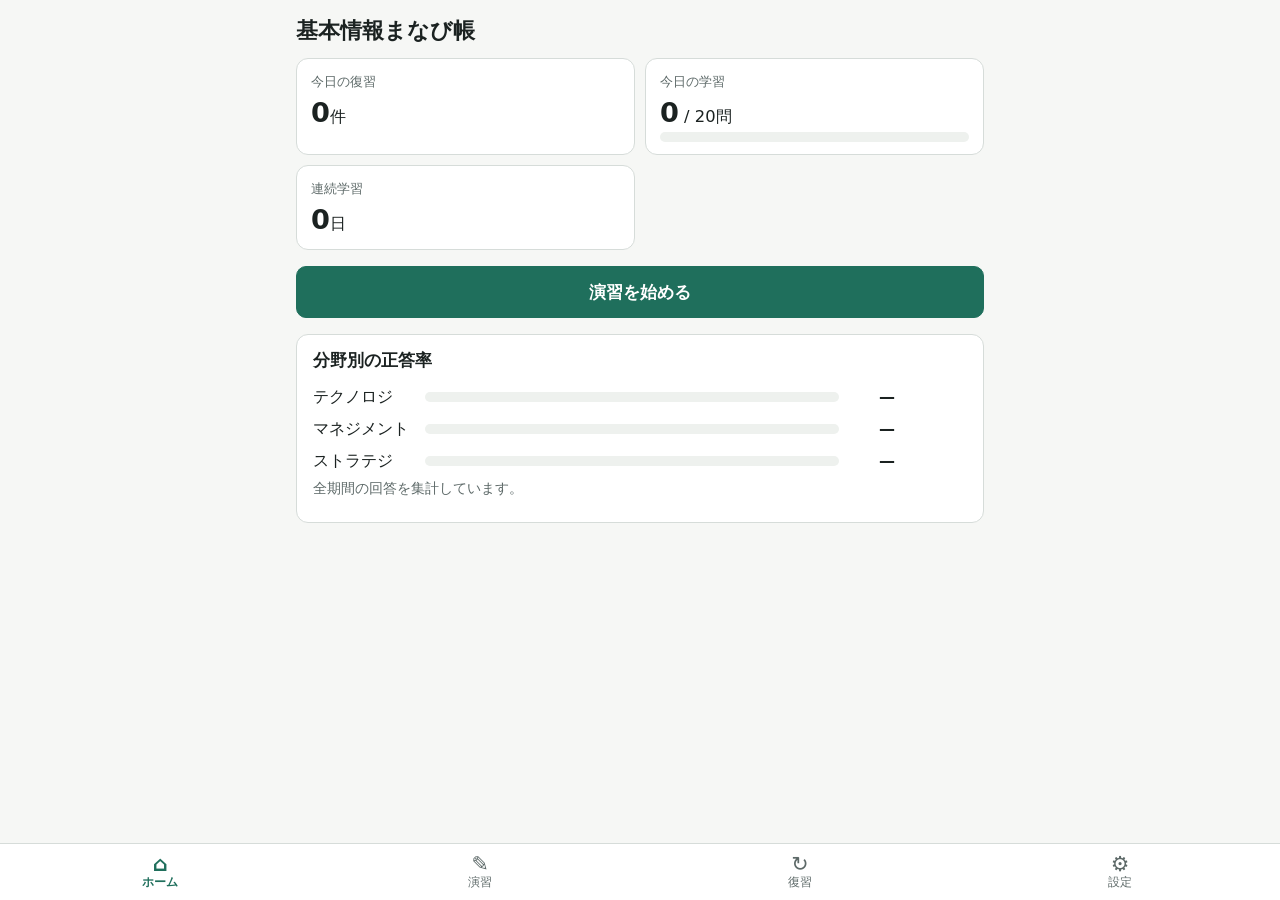
==== index.html @ d09122a2 "フェーズ1: 演習・誤りフラグ・回答記録・中断復帰と科目A 100問 - ハッシュルーティング、storage.js、データローダー、間隔反復（ライトナー方式） - 一問一答、結果画面、今日の復習、誤" ====
<!doctype html>
<html lang="ja">
<head>
  <meta charset="utf-8">
  <meta name="viewport" content="width=device-width, initial-scale=1, viewport-fit=cover">
  <title>基本情報まなび帳</title>
  <meta name="description" content="基本情報技術者試験（科目A・科目B）の学習帳。問題・解説はすべてオリジナルです。">
  <meta name="theme-color" content="#f6f7f5" media="(prefers-color-scheme: light)">
  <meta name="theme-color" content="#15191a" media="(prefers-color-scheme: dark)">
  <meta name="color-scheme" content="light dark">
  <meta name="mobile-web-app-capable" content="yes">
  <meta name="apple-mobile-web-app-capable" content="yes">
  <meta name="apple-mobile-web-app-title" content="基本情報">
  <meta name="apple-mobile-web-app-status-bar-style" content="default">
  <meta name="format-detection" content="telephone=no">
  <link rel="manifest" href="manifest.json">
  <link rel="icon" href="icons/icon.svg" type="image/svg+xml">
  <link rel="apple-touch-icon" href="icons/apple-touch-icon.png">
  <link rel="stylesheet" href="css/base.css">
  <link rel="stylesheet" href="css/components.css">
  <link rel="stylesheet" href="css/views.css">
</head>
<body>
  <button type="button" id="update-banner" class="update-banner" hidden>更新があります（タップで再読み込み）</button>
  <main id="view" class="view"><p class="muted center">読み込み中…</p></main>
  <div id="toast" class="toast-host" aria-live="polite"></div>
  <nav id="tabbar" class="tabbar" aria-label="メインメニュー">
    <a href="#/home" data-tab="home"><span class="tab-icon" aria-hidden="true">⌂</span>ホーム</a>
    <a href="#/drill" data-tab="drill"><span class="tab-icon" aria-hidden="true">✎</span>演習</a>
    <a href="#/review" data-tab="review"><span class="tab-icon" aria-hidden="true">↻</span>復習</a>
    <a href="#/settings" data-tab="settings"><span class="tab-icon" aria-hidden="true">⚙</span>設定</a>
  </nav>
  <noscript><p style="padding:16px">このアプリの利用には JavaScript が必要です。</p></noscript>
  <script type="module" src="js/app.js"></script>
</body>
</html>
---- css/base.css ----
/* 変数・リセット・レイアウトの土台。配色は prefers-color-scheme で切り替える */
:root {
  color-scheme: light dark;
  --bg: #f6f7f5;
  --surface: #ffffff;
  --surface-2: #eef1ee;
  --text: #1b2221;
  --muted: #5d6968;
  --line: #d6dcd9;
  --accent: #1f6f5c;
  --accent-text: #ffffff;
  --accent-soft: #dcefe9;
  --ok: #1a7f4b;
  --ok-soft: #dff3e6;
  --ng: #b3342d;
  --ng-soft: #fbe3e0;
  --warn: #8a5a00;
  --warn-soft: #fcefcf;
  --radius: 12px;
  --tabbar-h: 56px;
  --safe-t: env(safe-area-inset-top, 0px);
  --safe-b: env(safe-area-inset-bottom, 0px);
  --safe-l: env(safe-area-inset-left, 0px);
  --safe-r: env(safe-area-inset-right, 0px);
  --font: system-ui, -apple-system, "Hiragino Sans", "Hiragino Kaku Gothic ProN", "Yu Gothic UI", Meiryo, sans-serif;
  --mono: ui-monospace, SFMono-Regular, Menlo, Consolas, "Courier New", monospace;
}

@media (prefers-color-scheme: dark) {
  :root {
    --bg: #15191a;
    --surface: #1f2526;
    --surface-2: #2a3132;
    --text: #e8edeb;
    --muted: #9eaaa8;
    --line: #394243;
    --accent: #5cc2a6;
    --accent-text: #0d1a17;
    --accent-soft: #1d3a33;
    --ok: #6fd39a;
    --ok-soft: #1c3527;
    --ng: #f08a80;
    --ng-soft: #42211f;
    --warn: #f0c060;
    --warn-soft: #3d3118;
  }
}

*, *::before, *::after { box-sizing: border-box; }

html {
  font-size: 100%;
  -webkit-text-size-adjust: 100%;
  text-size-adjust: 100%;
}
html[data-font="large"] { font-size: 115%; }

body {
  margin: 0;
  background: var(--bg);
  color: var(--text);
  font-family: var(--font);
  line-height: 1.7;
  overflow-wrap: anywhere;
  -webkit-tap-highlight-color: transparent;
  min-height: 100dvh;
}

h1 { font-size: 1.35rem; margin: 0 0 12px; line-height: 1.4; }
h2 { font-size: 1.05rem; margin: 0 0 8px; line-height: 1.4; }
h3 { font-size: 1rem; margin: 0 0 4px; }
p { margin: 0 0 8px; }
ul { margin: 0; padding: 0; list-style: none; }
a { color: var(--accent); }
small { font-size: 0.6em; font-weight: 500; }
[hidden] { display: none !important; }

/* 操作要素：ダブルタップ拡大を防ぎ、44px以上のタップ領域を確保する */
button, a, input, select, textarea, label, summary { touch-action: manipulation; }
button, input, select, textarea { font: inherit; color: inherit; }
/* 入力欄は16px未満にしない（iOSの自動ズーム防止） */
input, select, textarea { font-size: max(16px, 1rem); }

:focus-visible { outline: 3px solid var(--accent); outline-offset: 2px; }

.view {
  max-width: 720px;
  margin: 0 auto;
  padding: calc(16px + var(--safe-t)) calc(16px + var(--safe-r)) calc(var(--tabbar-h) + var(--safe-b) + 24px) calc(16px + var(--safe-l));
}
body.is-busy .view { padding-bottom: calc(var(--safe-b) + 24px); }

/* 横に長い表・コード・図は、その要素だけを横スクロールさせる */
.scroll-x { overflow-x: auto; -webkit-overflow-scrolling: touch; max-width: 100%; }

.muted { color: var(--muted); }
.small { font-size: 0.85rem; }
.center { text-align: center; }
.block { display: block; }
.mono { font-family: var(--mono); }

@media (prefers-reduced-motion: reduce) {
  * { scroll-behavior: auto !important; transition: none !important; }
}
---- css/components.css ----
/* 共通部品 */

/* ---- タブバー ---- */
.tabbar {
  position: fixed;
  left: 0; right: 0; bottom: 0;
  display: flex;
  padding: 0 var(--safe-r) var(--safe-b) var(--safe-l);
  background: var(--surface);
  border-top: 1px solid var(--line);
  z-index: 10;
}
.tabbar a {
  flex: 1;
  min-height: var(--tabbar-h);
  display: flex;
  flex-direction: column;
  align-items: center;
  justify-content: center;
  gap: 2px;
  font-size: 0.72rem;
  line-height: 1.2;
  color: var(--muted);
  text-decoration: none;
}
.tabbar a[aria-current="page"] { color: var(--accent); font-weight: 700; }
.tab-icon { font-size: 1.3rem; line-height: 1; }
body.is-busy .tabbar { display: none; }

/* ---- ボタン ---- */
.btn {
  display: inline-flex;
  align-items: center;
  justify-content: center;
  min-height: 44px;
  padding: 8px 16px;
  border: 1px solid var(--line);
  border-radius: 10px;
  background: var(--surface);
  color: var(--text);
  font-weight: 600;
  text-decoration: none;
  cursor: pointer;
}
.btn.primary { background: var(--accent); border-color: var(--accent); color: var(--accent-text); }
.btn.danger { border-color: var(--ng); color: var(--ng); }
.btn.big { width: 100%; min-height: 52px; font-size: 1.05rem; }
.btn.small { padding: 6px 12px; font-size: 0.85rem; }
.btn.grow { flex: 1; }
.btn.is-flagged { border-color: var(--warn); color: var(--warn); }
.btn:disabled { opacity: 0.45; cursor: default; }
.btn:active:not(:disabled) { filter: brightness(0.94); }

.btn-row { display: flex; gap: 8px; justify-content: flex-end; flex-wrap: wrap; }
.btn-col { display: flex; flex-direction: column; gap: 10px; margin: 16px 0; }

/* ---- カード・通知 ---- */
.card {
  background: var(--surface);
  border: 1px solid var(--line);
  border-radius: var(--radius);
  padding: 14px 16px;
  margin: 0 0 12px;
}
.card.accent { border-color: var(--accent); background: var(--accent-soft); }
.notice {
  border-radius: 10px;
  padding: 10px 12px;
  margin: 0 0 12px;
  background: var(--surface-2);
  font-size: 0.9rem;
}
.notice.warn { background: var(--warn-soft); color: var(--warn); }
.badge {
  display: inline-block;
  margin-left: 8px;
  padding: 0 8px;
  border-radius: 999px;
  font-size: 0.75rem;
  background: var(--surface-2);
}
.badge.warn { background: var(--warn-soft); color: var(--warn); }

/* ---- チップ（絞り込み） ---- */
.chips { display: flex; flex-wrap: wrap; gap: 8px; }
.chip {
  min-height: 44px;
  padding: 6px 14px;
  border: 1px solid var(--line);
  border-radius: 999px;
  background: var(--surface);
  color: var(--text);
  cursor: pointer;
}
.chip.is-on { background: var(--accent); border-color: var(--accent); color: var(--accent-text); font-weight: 700; }

/* ---- 横棒 ---- */
.bar-row { display: grid; grid-template-columns: 6.5em 1fr 3em 4em; align-items: center; gap: 8px; min-height: 32px; }
.bar-track { display: block; height: 10px; border-radius: 5px; background: var(--surface-2); overflow: hidden; }
.bar-fill { display: block; height: 100%; border-radius: 5px; background: var(--accent); }
.bar-value { text-align: right; font-weight: 700; font-variant-numeric: tabular-nums; }
.bar-count { text-align: right; font-variant-numeric: tabular-nums; }

/* ---- リスト ---- */
.link-list li + li { border-top: 1px solid var(--line); }
.link-list a {
  display: flex;
  flex-direction: column;
  min-height: 44px;
  padding: 10px 0;
  color: var(--text);
  text-decoration: none;
}
.link-title { display: -webkit-box; -webkit-line-clamp: 2; line-clamp: 2; -webkit-box-orient: vertical; overflow: hidden; }

/* ---- 入力 ---- */
.input {
  width: 100%;
  padding: 10px 12px;
  border: 1px solid var(--line);
  border-radius: 10px;
  background: var(--surface);
  margin: 0 0 12px;
}
textarea.input { resize: vertical; line-height: 1.5; }
.radio-list { display: flex; flex-direction: column; margin: 0 0 12px; }
.radio-item { display: flex; align-items: center; gap: 10px; min-height: 44px; }
.radio-item input { width: 20px; height: 20px; accent-color: var(--accent); }

.setting-row {
  display: flex;
  align-items: center;
  justify-content: space-between;
  gap: 12px;
  min-height: 52px;
  padding: 6px 0;
}
.setting-row + .setting-row { border-top: 1px solid var(--line); }
.switch { width: 24px; height: 24px; flex: none; accent-color: var(--accent); }

.kv { display: grid; grid-template-columns: 6em 1fr; gap: 4px 12px; margin: 0 0 12px; }
.kv dt { color: var(--muted); }
.kv dd { margin: 0; }

/* ---- ダイアログ ---- */
.dialog {
  width: min(92vw, 480px);
  max-height: 86dvh;
  padding: 0;
  border: 1px solid var(--line);
  border-radius: 16px;
  background: var(--surface);
  color: var(--text);
}
.dialog::backdrop { background: rgba(0, 0, 0, 0.5); }
.dialog-inner { padding: 18px 16px 16px; }
.dialog-msg { margin-bottom: 16px; }

/* ---- トースト・更新バナー ---- */
.toast-host {
  position: fixed;
  left: 0; right: 0;
  bottom: calc(var(--tabbar-h) + var(--safe-b) + 12px);
  display: flex;
  justify-content: center;
  padding: 0 16px;
  pointer-events: none;
  z-index: 30;
}
body.is-busy .toast-host { bottom: calc(var(--safe-b) + 84px); }
.toast {
  max-width: 480px;
  padding: 10px 16px;
  border-radius: 10px;
  background: var(--text);
  color: var(--bg);
  font-size: 0.9rem;
  box-shadow: 0 4px 16px rgba(0, 0, 0, 0.25);
}
.toast.is-error { background: var(--ng); color: #fff; }

.update-banner {
  position: sticky;
  top: 0;
  z-index: 20;
  width: 100%;
  min-height: calc(44px + var(--safe-t));
  padding: var(--safe-t) 16px 0;
  border: 0;
  background: var(--accent);
  color: var(--accent-text);
  font-weight: 700;
  cursor: pointer;
}
---- css/views.css ----
/* 画面ごとのスタイル */

/* ---- ホーム ---- */
.tiles { display: grid; grid-template-columns: repeat(2, 1fr); gap: 10px; margin: 0 0 4px; }
.tile {
  display: flex;
  flex-direction: column;
  gap: 2px;
  padding: 12px 14px;
  border: 1px solid var(--line);
  border-radius: var(--radius);
  background: var(--surface);
}
.tile-label { font-size: 0.8rem; color: var(--muted); }
.tile-value { font-size: 1.7rem; font-weight: 700; line-height: 1.3; font-variant-numeric: tabular-nums; }

/* ---- 出題 ---- */
.run-head { display: flex; align-items: center; justify-content: space-between; gap: 8px; margin: 0 0 8px; }
.run-progress { font-weight: 700; font-size: 0.9rem; text-align: center; }
.progress { height: 4px; border-radius: 2px; background: var(--surface-2); overflow: hidden; margin: 0 0 12px; }
.progress span { display: block; height: 100%; background: var(--accent); }
.q-meta { margin: 0 0 6px; }
.q-stem { font-size: 1.05rem; margin: 0 0 14px; }
.q-stem p { margin: 0 0 10px; }

.q-table { border-collapse: collapse; margin: 4px 0 10px; font-size: 0.95rem; }
.q-table th, .q-table td { border: 1px solid var(--line); padding: 6px 10px; white-space: nowrap; text-align: left; }
.q-table th { background: var(--surface-2); }

.choices { display: flex; flex-direction: column; gap: 10px; margin: 0 0 16px; }
.choice {
  display: flex;
  align-items: flex-start;
  gap: 12px;
  width: 100%;
  min-height: 52px;
  padding: 12px 14px;
  border: 2px solid var(--line);
  border-radius: var(--radius);
  background: var(--surface);
  color: var(--text);
  text-align: left;
  line-height: 1.6;
}
button.choice { cursor: pointer; }
.choice-label {
  flex: none;
  width: 28px; height: 28px;
  display: grid;
  place-items: center;
  border-radius: 50%;
  background: var(--surface-2);
  font-weight: 700;
  font-size: 0.9rem;
}
.choice-body { display: flex; flex-direction: column; gap: 6px; min-width: 0; }
.choice-why { font-size: 0.9rem; color: var(--muted); }
.choice.is-selected { border-color: var(--accent); background: var(--accent-soft); }
.choice.is-selected .choice-label { background: var(--accent); color: var(--accent-text); }
.choice.is-correct { border-color: var(--ok); background: var(--ok-soft); }
.choice.is-correct .choice-label { background: var(--ok); color: var(--surface); }
.choice.is-correct .choice-why b { color: var(--ok); }
.choice.is-wrong { border-color: var(--ng); background: var(--ng-soft); }
.choice.is-wrong .choice-label { background: var(--ng); color: var(--surface); }
.choice.is-wrong .choice-why b { color: var(--ng); }

.result-banner {
  display: flex;
  align-items: baseline;
  justify-content: space-between;
  gap: 12px;
  padding: 10px 14px;
  margin: 0 0 12px;
  border-radius: 10px;
  scroll-margin-top: calc(var(--safe-t) + 8px);
}
.result-banner strong { font-size: 1.1rem; }
.result-banner.is-ok { background: var(--ok-soft); color: var(--ok); }
.result-banner.is-ng { background: var(--ng-soft); color: var(--ng); }

.explain {
  padding: 12px 14px;
  margin: 0 0 16px;
  border-left: 4px solid var(--accent);
  border-radius: 4px var(--radius) var(--radius) 4px;
  background: var(--surface);
}

/* 画面下に張り付く操作ボタン */
.sticky-action {
  position: sticky;
  bottom: calc(var(--tabbar-h) + var(--safe-b));
  padding: 10px 0;
  background: linear-gradient(to bottom, transparent, var(--bg) 28%);
}
body.is-busy .sticky-action { bottom: var(--safe-b); }
.sticky-action .btn-row { flex-wrap: nowrap; }

/* ---- 結果 ---- */
.score { font-size: 2.2rem; font-weight: 700; margin: 0; font-variant-numeric: tabular-nums; }
.score-sub { font-size: 1.1rem; margin: 0; }
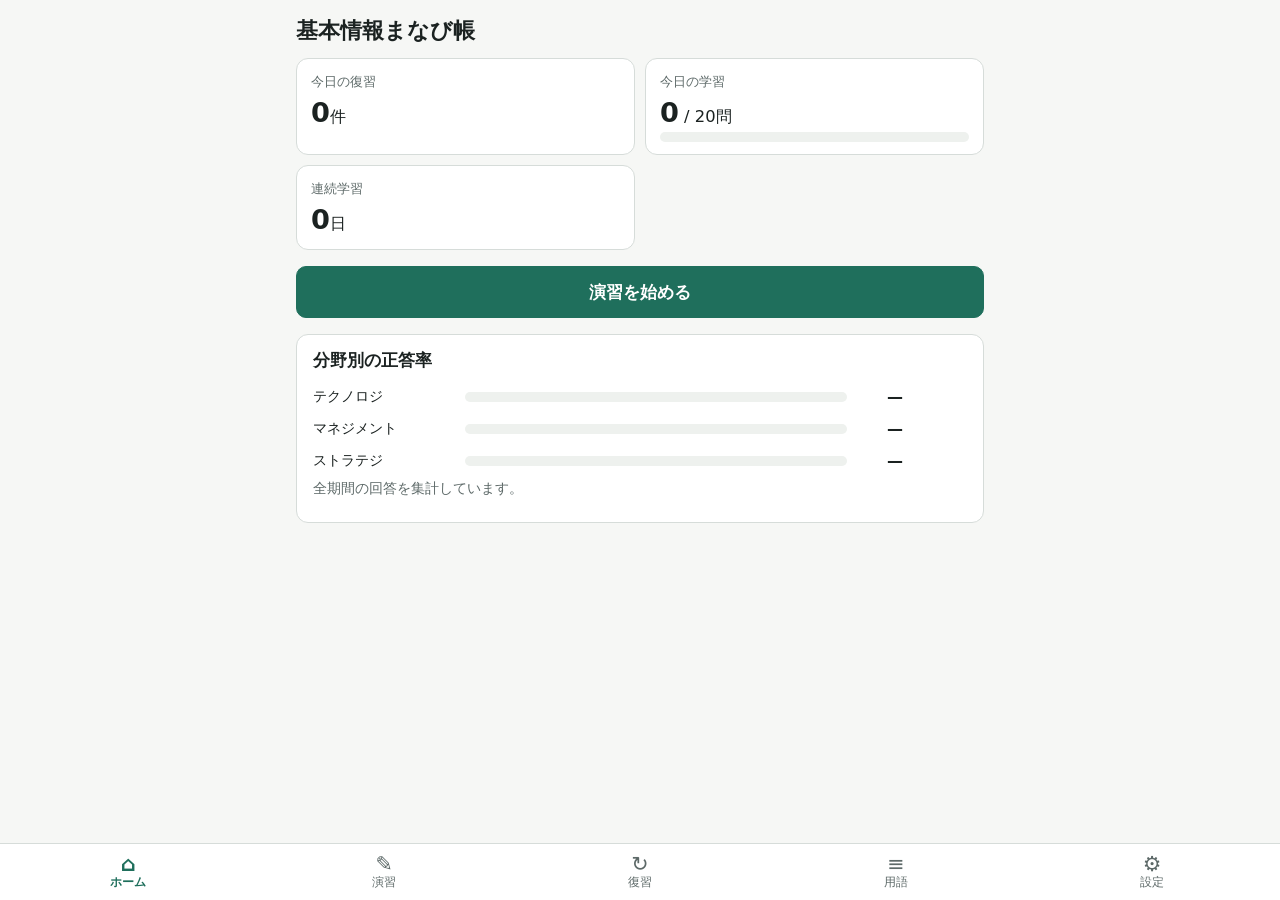
==== commit 820f2c8c: "フェーズ3（作業中）: 模擬試験、用語集・暗記カード、図レンダラー、第3弾の問題（未検証） Co-Authored-By: Claude Opus 5.5 <noreply@anthropic.com" ====
--- a/index.html
+++ b/index.html
@@ -28,6 +28,7 @@
     <a href="#/home" data-tab="home"><span class="tab-icon" aria-hidden="true">⌂</span>ホーム</a>
     <a href="#/drill" data-tab="drill"><span class="tab-icon" aria-hidden="true">✎</span>演習</a>
     <a href="#/review" data-tab="review"><span class="tab-icon" aria-hidden="true">↻</span>復習</a>
+    <a href="#/terms" data-tab="terms"><span class="tab-icon" aria-hidden="true">≡</span>用語</a>
     <a href="#/settings" data-tab="settings"><span class="tab-icon" aria-hidden="true">⚙</span>設定</a>
   </nav>
   <noscript><p style="padding:16px">このアプリの利用には JavaScript が必要です。</p></noscript>
--- a/css/components.css
+++ b/css/components.css
@@ -70,6 +70,7 @@
   background: var(--surface-2);
   font-size: 0.9rem;
 }
+.backup-notice { display: flex; align-items: center; justify-content: space-between; gap: 10px; }
 .notice.warn { background: var(--warn-soft); color: var(--warn); }
 .badge {
   display: inline-block;
@@ -192,3 +193,18 @@
   font-weight: 700;
   cursor: pointer;
 }
+
+/* ---- 用語リンク ---- */
+.term-link {
+  display: inline;
+  padding: 0;
+  margin: 0;
+  border: 0;
+  background: none;
+  color: inherit;
+  font: inherit;
+  text-decoration: underline dotted var(--accent);
+  text-decoration-thickness: 2px;
+  text-underline-offset: 3px;
+  cursor: pointer;
+}
--- a/css/views.css
+++ b/css/views.css
@@ -99,3 +99,121 @@
 /* ---- 結果 ---- */
 .score { font-size: 2.2rem; font-weight: 700; margin: 0; font-variant-numeric: tabular-nums; }
 .score-sub { font-size: 1.1rem; margin: 0; }
+
+/* ---- 苦手分析 ---- */
+.card h3 { margin-top: 14px; }
+.weak-top { margin: 0 -8px; padding: 0 8px; border-radius: 8px; background: var(--ng-soft); }
+.weak-top .bar-fill { background: var(--ng); }
+.weak-top .bar-label { font-weight: 700; }
+.bar-row { grid-template-columns: minmax(6.5em, 9em) 1fr 3em 3.5em; }
+.bar-label { font-size: 0.85rem; line-height: 1.3; }
+
+.chart { display: block; width: 100%; min-width: 300px; height: auto; }
+.chart-grid { stroke: var(--line); stroke-width: 1; }
+.chart-text { fill: var(--muted); font-size: 10px; }
+.chart-line { fill: none; stroke: var(--accent); stroke-width: 2; stroke-linejoin: round; }
+.chart-dot { fill: var(--accent); stroke: var(--surface); stroke-width: 2; }
+
+/* ---- 設定 ---- */
+.setting-row input[type="number"], .setting-row input[type="date"], .setting-row select {
+  min-height: 44px;
+  padding: 6px 10px;
+  border: 1px solid var(--line);
+  border-radius: 10px;
+  background: var(--surface);
+  max-width: 11em;
+}
+.setting-row input[type="number"] { width: 5.5em; text-align: right; }
+
+/* ---- 図 ---- */
+.q-figure { margin: 4px 0 12px; }
+.q-figure .scroll-x { padding: 4px 0; }
+.figure-svg { display: block; max-width: none; height: auto; margin: 0 auto; font-family: var(--font); }
+.q-figure figcaption { text-align: center; font-size: 0.85rem; color: var(--muted); margin-top: 4px; }
+.fig-node { fill: var(--surface); stroke: var(--text); stroke-width: 1.6; }
+.fig-node-inner { fill: none; stroke: var(--text); stroke-width: 1.2; }
+.fig-fw { stroke: var(--ng); stroke-width: 2.2; }
+.fig-line { fill: none; stroke: var(--text); stroke-width: 1.5; }
+.fig-dashed { stroke-dasharray: 6 4; }
+.fig-dotted { stroke-dasharray: 2 2; }
+.fig-arrowhead { fill: var(--text); }
+.fig-dot { fill: var(--text); }
+.fig-text { fill: var(--text); }
+.fig-text-muted { fill: var(--muted); }
+.fig-bold { font-weight: 700; }
+.fig-label-bg { fill: var(--bg); opacity: 0.92; }
+.fig-zone { fill: var(--surface-2); stroke: var(--muted); stroke-width: 1.2; stroke-dasharray: 6 4; }
+.fig-grid { stroke: var(--line); stroke-width: 1.2; }
+.fig-grid-minor { stroke: var(--line); stroke-width: 0.6; }
+.fig-bar { fill: var(--accent-soft); stroke: var(--accent); stroke-width: 1.2; }
+.fig-bar-actual { fill: var(--accent); }
+.fig-marker { stroke: var(--ng); stroke-width: 2; stroke-dasharray: 4 3; }
+
+/* ---- 演習タブの見出し ---- */
+.section-title { margin: 20px 0 8px; font-size: 1.1rem; }
+
+/* ---- 模擬試験 ---- */
+.mock-timer { font-weight: 700; font-variant-numeric: tabular-nums; }
+.mock-timer.is-low { color: var(--ng); }
+.mock-qhead { display: flex; align-items: center; justify-content: space-between; margin: 0 0 8px; }
+.mock-grid { display: grid; grid-template-columns: repeat(auto-fill, minmax(48px, 1fr)); gap: 6px; margin: 12px 0; max-height: 50dvh; overflow-y: auto; }
+.mock-cell {
+  min-height: 44px;
+  border: 1px solid var(--line);
+  border-radius: 8px;
+  background: var(--surface);
+  color: var(--text);
+  font-variant-numeric: tabular-nums;
+  cursor: pointer;
+}
+.mock-cell.is-answered { background: var(--accent-soft); border-color: var(--accent); }
+.mock-cell.is-flagged { box-shadow: inset 0 -4px 0 var(--warn); }
+.mock-cell.is-current { outline: 2px solid var(--text); outline-offset: 1px; }
+
+/* ---- 用語 ---- */
+.subnav { margin: 0 0 12px; }
+.subnav .chip { display: inline-flex; align-items: center; text-decoration: none; }
+.kana-index { display: flex; flex-wrap: wrap; gap: 4px; margin: 0 0 12px; }
+.kana-index a {
+  min-width: 44px; min-height: 44px;
+  display: grid; place-items: center;
+  border: 1px solid var(--line); border-radius: 8px;
+  background: var(--surface); color: var(--text); text-decoration: none; font-weight: 700;
+}
+.card h2[id] { scroll-margin-top: calc(var(--safe-t) + 8px); }
+.term-name { font-weight: 700; }
+.term-def { font-size: 1.05rem; margin: 0; }
+
+/* ---- 暗記カード ---- */
+.flashcard {
+  position: relative;
+  display: flex;
+  flex-direction: column;
+  justify-content: center;
+  min-height: 46dvh;
+  margin: 8px 0 16px;
+  padding: 24px 20px;
+  border: 2px solid var(--line);
+  border-radius: 18px;
+  background: var(--surface);
+  text-align: center;
+  touch-action: pan-y;
+  user-select: none;
+  -webkit-user-select: none;
+  cursor: pointer;
+  transition: transform 0.2s ease;
+}
+.flashcard.is-dragging { transition: none; }
+.flashcard.is-flipped { border-color: var(--accent); text-align: left; }
+.flash-front { font-size: 1.6rem; font-weight: 700; margin: 8px 0; }
+.flash-term { font-weight: 700; color: var(--accent); }
+.flash-def { font-size: 1.1rem; line-height: 1.8; margin: 0; }
+.flash-hint {
+  position: absolute; top: 14px;
+  padding: 2px 10px; border-radius: 6px;
+  font-weight: 700; opacity: 0; transition: opacity 0.1s;
+}
+.flash-hint-ok { left: 14px; color: var(--ok); border: 2px solid var(--ok); }
+.flash-hint-ng { right: 14px; color: var(--ng); border: 2px solid var(--ng); }
+.flashcard.show-ok .flash-hint-ok, .flashcard.show-ng .flash-hint-ng { opacity: 1; }
+.flash-buttons { flex-wrap: nowrap; }
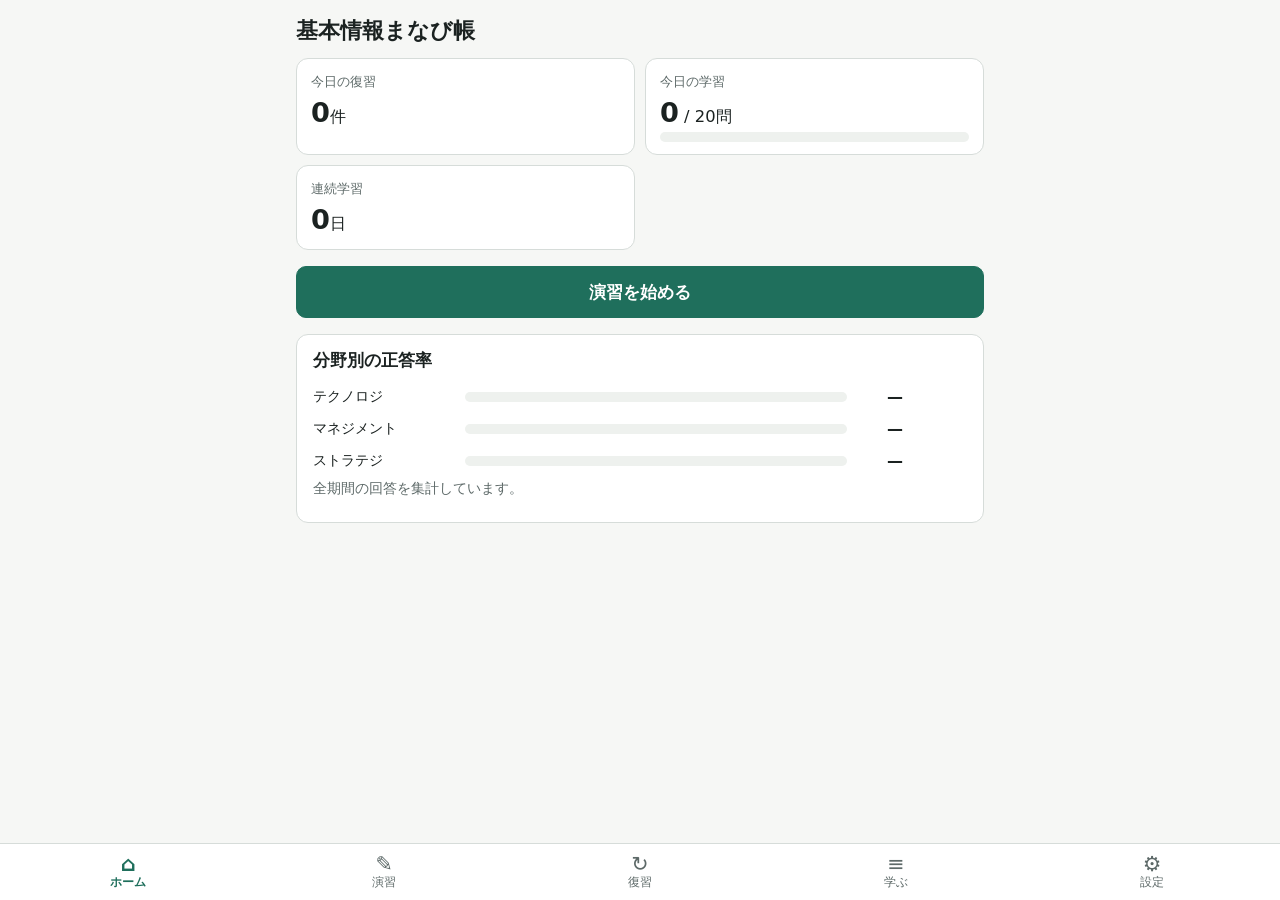
==== commit 51d361f5: "「学ぶ」タブの仕組み：解説テキストの読み込み・表示・読了印、解説用の図種5つ、検証 Co-Authored-By: Claude Sonnet 5.5 <noreply@anthropic.com>" ====
--- a/index.html
+++ b/index.html
@@ -28,7 +28,7 @@
     <a href="#/home" data-tab="home"><span class="tab-icon" aria-hidden="true">⌂</span>ホーム</a>
     <a href="#/drill" data-tab="drill"><span class="tab-icon" aria-hidden="true">✎</span>演習</a>
     <a href="#/review" data-tab="review"><span class="tab-icon" aria-hidden="true">↻</span>復習</a>
-    <a href="#/terms" data-tab="terms"><span class="tab-icon" aria-hidden="true">≡</span>用語</a>
+    <a href="#/learn" data-tab="learn"><span class="tab-icon" aria-hidden="true">≡</span>学ぶ</a>
     <a href="#/settings" data-tab="settings"><span class="tab-icon" aria-hidden="true">⚙</span>設定</a>
   </nav>
   <noscript><p style="padding:16px">このアプリの利用には JavaScript が必要です。</p></noscript>
--- a/css/views.css
+++ b/css/views.css
@@ -217,3 +217,133 @@
 .flash-hint-ng { right: 14px; color: var(--ng); border: 2px solid var(--ng); }
 .flashcard.show-ok .flash-hint-ok, .flashcard.show-ng .flash-hint-ng { opacity: 1; }
 .flash-buttons { flex-wrap: nowrap; }
+
+/* ---- 科目B：題材・コード ---- */
+.q-set {
+  margin: 0 0 14px;
+  padding: 12px 14px;
+  border: 1px solid var(--line);
+  border-radius: var(--radius);
+  background: var(--surface);
+  line-height: 1.85;
+}
+.q-set-title { font-size: 1rem; margin: 0 0 6px; }
+.q-stem.is-b > p { line-height: 1.85; }
+.code-block {
+  margin: 8px 0 12px;
+  border: 1px solid var(--line);
+  border-radius: 8px;
+  background: var(--surface-2);
+}
+.code { border-collapse: collapse; font-family: var(--mono); font-size: 0.88rem; line-height: 1.6; }
+.code td { padding: 0 10px 0 0; vertical-align: top; }
+.code-no {
+  position: sticky; left: 0;
+  min-width: 2.6em;
+  padding: 0 8px !important;
+  text-align: right;
+  color: var(--muted);
+  background: var(--surface-2);
+  border-right: 1px solid var(--line);
+  user-select: none;
+  -webkit-user-select: none;
+}
+.code-src { white-space: pre; padding-left: 10px !important; }
+.code tr:first-child td { padding-top: 6px; }
+.code tr:last-child td { padding-bottom: 6px; }
+.code tr.is-hl td { background: var(--warn-soft); }
+.code tr.is-hl .code-no { color: var(--warn); font-weight: 700; }
+.line-ref {
+  display: inline;
+  padding: 0 2px;
+  margin: 0;
+  border: 0;
+  border-radius: 4px;
+  background: var(--warn-soft);
+  color: inherit;
+  font: inherit;
+  cursor: pointer;
+}
+
+/* ---- トレース表 ---- */
+.trace { margin: 0 0 16px; }
+.trace-table td { padding: 2px 4px; }
+.trace-input {
+  width: 5.5em;
+  min-height: 40px;
+  padding: 4px 6px;
+  border: 1px solid var(--line);
+  border-radius: 6px;
+  background: var(--surface);
+  font-family: var(--mono);
+  text-align: center;
+}
+.trace-input.is-ok { border-color: var(--ok); background: var(--ok-soft); }
+.trace-input.is-ng { border-color: var(--ng); background: var(--ng-soft); }
+.trace-input.is-shown { border-color: var(--accent); }
+.trace-result { font-weight: 700; margin: 8px 0; }
+
+/* ---- ヘルプ ---- */
+.help-list { padding-left: 1.2em; list-style: disc; }
+.help-list li { margin: 0 0 8px; line-height: 1.75; }
+
+/* ---- 用語集：分野・カテゴリ ---- */
+.glossary-controls { margin: 0 0 8px; }
+.cat-index { display: flex; flex-wrap: wrap; gap: 6px; margin: 0 0 12px; }
+.cat-index a {
+  display: inline-flex; align-items: center;
+  min-height: 44px; padding: 4px 12px;
+  border: 1px solid var(--line); border-radius: 8px;
+  background: var(--surface); color: var(--text); text-decoration: none; font-size: 0.85rem;
+}
+.field-heading { margin: 18px 0 8px; padding-left: 10px; border-left: 5px solid var(--accent); }
+.cat-heading { scroll-margin-top: calc(var(--safe-t) + 8px); margin-top: 0 !important; }
+.term-sub { display: flex; align-items: center; gap: 6px; flex-wrap: wrap; }
+.field-tag {
+  display: inline-block; padding: 0 8px; border-radius: 999px;
+  font-size: 0.72rem; font-weight: 700; line-height: 1.6;
+  background: var(--surface-2); color: var(--text);
+}
+.field-technology { --tag: #2f6fb5; }
+.field-management { --tag: #96591d; }
+.field-strategy { --tag: #7a4fb0; }
+.field-tag.field-technology, .field-tag.field-management, .field-tag.field-strategy { background: var(--tag); color: #fff; }
+.field-heading.field-technology, .field-heading.field-management, .field-heading.field-strategy { border-left-color: var(--tag); }
+@media (prefers-color-scheme: dark) {
+  .field-technology { --tag: #4f8fd6; }
+  .field-management { --tag: #c98a3e; }
+  .field-strategy { --tag: #9a72d0; }
+  .field-tag.field-technology, .field-tag.field-management, .field-tag.field-strategy { color: #0d1214; }
+}
+
+/* ---- 解説用の図 ---- */
+.fig-on-accent { fill: var(--accent-text); }
+.fig-line-accent { stroke: var(--accent); stroke-width: 2; }
+.fig-cell-dim { fill: var(--surface-2); stroke: var(--muted); stroke-width: 1.2; }
+.fig-venn { fill: none; stroke: var(--text); stroke-width: 1.6; }
+.fig-venn-shade { fill: var(--accent); opacity: 0.35; }
+
+/* ---- 学ぶタブ ---- */
+.lesson-chapters { list-style: none; margin: 0; padding: 0; }
+.lesson-chapters li + li { border-top: 1px solid var(--line); }
+.lesson-chapters a { display: flex; align-items: center; gap: 10px; min-height: 52px; padding: 8px 4px; color: var(--text); text-decoration: none; }
+.lesson-chapters .grow { flex: 1; min-width: 0; }
+.read-mark { flex: none; min-width: 3.4em; text-align: center; font-size: 0.8rem; padding: 2px 8px; border-radius: 999px; background: var(--surface-2); color: var(--muted); }
+.read-mark.is-done { background: var(--ok-soft); color: var(--ok); font-weight: 700; }
+.lesson-points { margin: 0 0 12px; padding: 10px 14px 10px 30px; background: var(--accent-soft); border-radius: var(--radius); }
+.lesson-body > * + * { margin-top: 12px; }
+.lesson-body p { margin: 0; line-height: 1.85; }
+.lesson-body h3 { margin: 20px 0 0; font-size: 1.05rem; }
+.lesson-steps { margin: 0; padding-left: 1.6em; line-height: 1.8; }
+.lesson-steps li + li { margin-top: 4px; }
+.lesson-note { padding: 10px 14px; border-radius: var(--radius); border-left: 4px solid var(--accent); background: var(--surface-2); }
+.lesson-note.is-pitfall { border-left-color: var(--ng); background: var(--ng-soft); }
+.lesson-note.is-tip { border-left-color: var(--ok); background: var(--ok-soft); }
+.lesson-note .note-title { display: block; font-weight: 700; margin-bottom: 2px; }
+.lesson-example { padding: 10px 14px; border: 1px solid var(--line); border-radius: var(--radius); background: var(--surface); }
+.lesson-example summary { cursor: pointer; font-weight: 700; margin-top: 6px; min-height: 44px; display: flex; align-items: center; }
+.lesson-nav { display: flex; gap: 8px; margin: 16px 0; }
+.lesson-nav .btn { flex: 1; text-align: center; }
+.lesson-body .table-wrap { overflow-x: auto; }
+ul.lesson-steps, ul.lesson-points { list-style: disc; }
+ol.lesson-steps { list-style: decimal; }
